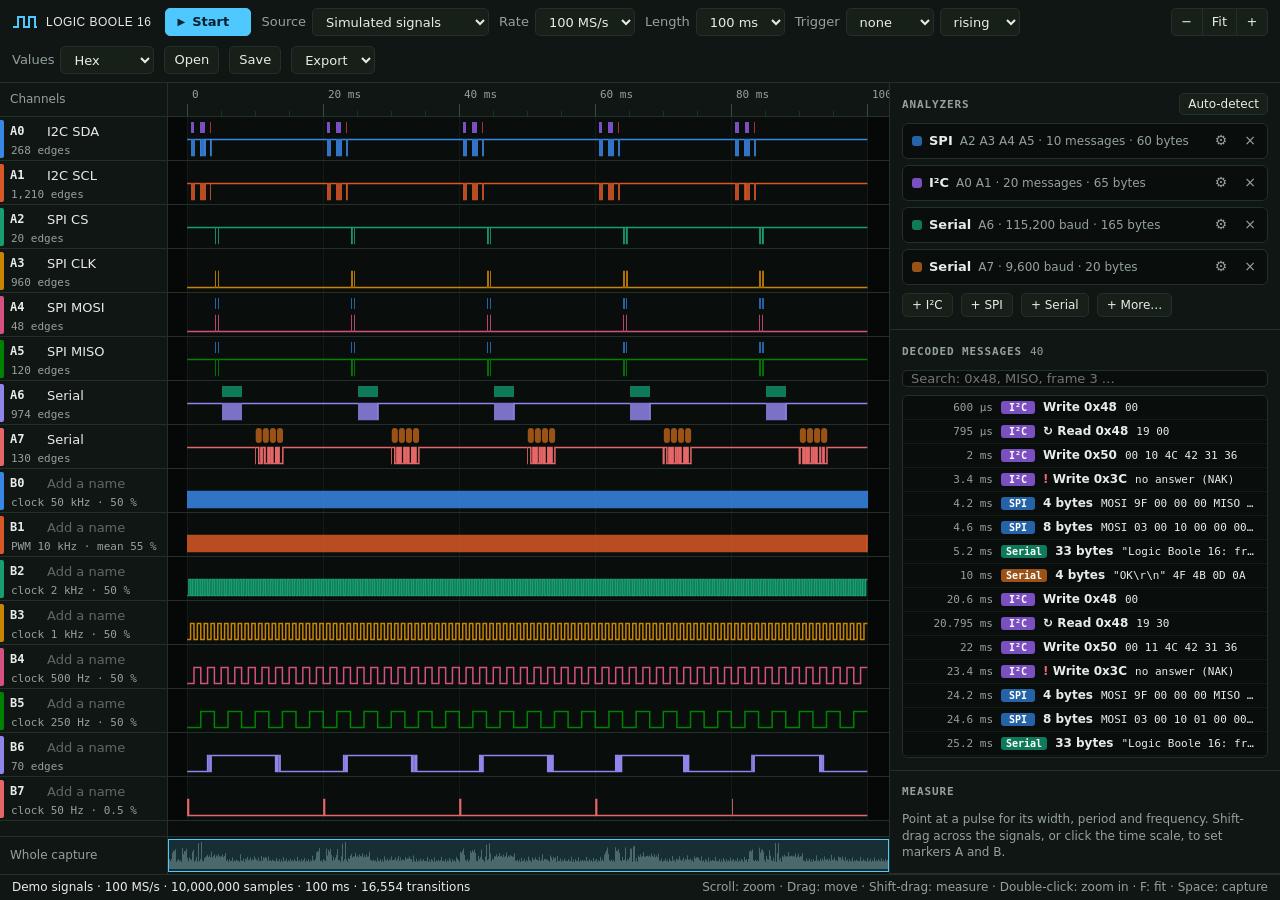
==== software/logicboole/web/index.html @ e24c9697 "Logic Boole 16, board revision C The hardware (KiCad project, schematic, fabrication files, parts li" ====
<!doctype html>
<!-- Copyright (C) 2026 Michael Walker.  SPDX-License-Identifier: GPL-3.0-or-later -->
<html lang="en">
<head>
<meta charset="utf-8">
<meta name="viewport" content="width=device-width, initial-scale=1">
<title>Logic Boole 16</title>
<link rel="icon" href="data:image/svg+xml,%3Csvg xmlns='http://www.w3.org/2000/svg' viewBox='0 0 16 16'%3E%3Crect width='16' height='16' rx='3' fill='%23090d0c'/%3E%3Cpath d='M2 11h3V5h4v6h3V5h2' fill='none' stroke='%234fc8ff' stroke-width='1.6'/%3E%3C/svg%3E">
<link rel="stylesheet" href="style.css">
</head>
<body>
<header class="bar">
  <div class="brand" title="Logic Boole 16">
    <svg viewBox="0 0 26 16" width="26" height="16" aria-hidden="true"><path d="M1 13h5V3h6v10h5V3h6v10h2" fill="none" stroke="currentColor" stroke-width="2"/></svg>
    <span>LOGIC BOOLE 16</span>
  </div>
  <button id="start" class="go" title="Capture (Space)"><span class="ico">▶</span><span id="startText">Start</span></button>
  <label class="f">Source
    <select id="source">
      <option value="demo">Simulated signals</option>
      <option value="device">Logic Boole 16 (USB)</option>
    </select>
  </label>
  <label class="f">Rate <select id="rate"></select></label>
  <label class="f">Length <select id="dur"></select></label>
  <label class="f" title="The board waits for this, and the capture's length counts from it. Pick a channel and an edge, or &quot;other…&quot; to describe the trigger as text. With simulated signals, time zero is put at the first such edge.">Trigger
    <select id="trigCh"></select>
    <select id="trigEdge"><option value="1">rising</option><option value="0">falling</option></select>
    <input id="trigText" class="text" type="text" spellcheck="false" autocomplete="off" placeholder="B7=f then B0=r" hidden
      title="B0=r   B0 rises (f: falls, e: either)&#10;A0=1 A1=0   A0 is high and A1 is low&#10;A2=f A0=1   A2 falls while A0 is high&#10;A0=1 for 10us   A0 has been high for 10 us, and still is&#10;A0=0 pulse 100ns..1us   a low pulse of that length has ended (..50ns: at most, 1us..: at least)&#10;in=r   the TRIG IN pin rises&#10;B7=f then B0=r   up to four of these in turn">
  </label>
  <span class="grow"></span>
  <div class="seg" role="group" aria-label="Zoom">
    <button id="zout" title="Zoom out (−)">−</button>
    <button id="zfit" title="Show the whole capture (F)">Fit</button>
    <button id="zin" title="Zoom in (+)">+</button>
  </div>
  <label class="f">Values
    <select id="radix">
      <option value="hex">Hex</option>
      <option value="ascii">ASCII</option>
      <option value="dec">Decimal</option>
      <option value="bin">Binary</option>
    </select>
  </label>
  <button id="open" title="Open a saved capture (.lb16) or raw 16-bit samples (.bin)">Open</button>
  <button id="save" title="Save this capture with its names and analyzers">Save</button>
  <select id="export" class="menu" title="Export as CSV">
    <option value="">Export</option>
    <option value="rows">Decoded messages (CSV)</option>
    <option value="edges">Signal changes (CSV)</option>
  </select>
  <input id="file" type="file" accept=".lb16,.bin" hidden>
</header>

<div id="progress" class="progress" hidden><div id="progressBar"></div></div>

<main>
  <section class="scope">
    <div class="rulerRow">
      <div class="corner"><span id="hidden"></span></div>
      <canvas id="ruler"></canvas>
    </div>
    <div class="rows" id="rows">
      <div class="labels" id="labels"></div>
      <div class="waveBox"><canvas id="wave"></canvas></div>
    </div>
    <div class="overviewRow">
      <div class="corner small">Whole capture</div>
      <canvas id="overview"></canvas>
    </div>
  </section>

  <aside class="side">
    <section class="card" id="deviceCard" hidden>
      <h2>Board</h2>
      <p id="devText" class="devText"></p>
      <div class="row" id="devControls">
        <label class="f" title="Probes: what pods A and B see.  Built-in test: the FPGA's own test pattern instead, to check the path from the FPGA to the screen with nothing connected.">Input
          <select id="pattern"><option value="0">Probes</option><option value="1">Built-in test</option></select>
        </label>
        <button id="prepare" hidden>Load the board</button>
      </div>
      <div class="row" id="devThresholds" title="An input reads 1 above its pod's threshold.  About half the signal's voltage is a good choice: 1.65 V for 3.3 V logic, 0.9 V for 1.8 V.">
        <label class="f">Threshold A <input id="thA" class="volts" type="number" min="0" max="3.1" step="0.05" inputmode="decimal"> V</label>
        <label class="f">B <input id="thB" class="volts" type="number" min="0" max="3.1" step="0.05" inputmode="decimal"> V</label>
      </div>
      <div class="row" id="devTrigger" hidden>
        <label class="f" title="How much from before the trigger is kept, as a part of the length. The board keeps its last 8184 changes of the inputs while it waits, so busy signals have less; and a trigger that comes soon after Start has less before it.">Before the trigger
          <select id="trigBefore"><option value="0.1">10 %</option><option value="0.5">50 %</option><option value="1">100 %</option><option value="0">nothing</option></select>
        </label>
      </div>
      <div class="row">
        <label class="f" title="A change of an input counts once the input has held its new level this long: shorter pulses are left out, before the samples are kept and before the trigger sees them. 10 ns to 1.25 us.&#10;50ns   every input&#10;A0=20ns,B=1us   one channel, and pod B">Glitch filter
          <input id="glitch" class="text" type="text" spellcheck="false" autocomplete="off" placeholder="off">
        </label>
      </div>
      <div class="row">
        <label class="f" title="A sample at each edge of one input, the circuit's own clock (up to 50 MHz), in place of one every so many nanoseconds: every sample is then one bit time of the bus.">Capture clock
          <select id="clockCh"></select>
          <select id="clockEdge" hidden><option value="r">rising</option><option value="f">falling</option><option value="e">both edges</option></select>
        </label>
        <label class="f" id="clockLen" hidden>Samples <input id="clockSamples" class="count" type="number" min="1" step="1" value="100000" inputmode="numeric"></label>
      </div>
      <p id="clockNote" class="note" hidden>The capture's length is this number of samples; Length is not used. Rate only sets the time scale: with it at the clock's frequency the times shown are right. Times in a trigger are numbers of samples.</p>
      <p id="devCheck" class="devCheck" hidden></p>
      <pre id="devLog" hidden></pre>
    </section>

    <section class="card">
      <h2>Analyzers
        <span class="hbtns">
          <button id="detect" title="Look for I²C, SPI and serial in this capture">Auto-detect</button>
        </span>
      </h2>
      <div id="analyzers"></div>
      <div class="row add">
        <button data-add="i2c">+ I²C</button>
        <button data-add="spi">+ SPI</button>
        <button data-add="uart">+ Serial</button>
        <button id="addSigrok" title="One of sigrok's protocol decoders (CAN, 1-Wire, JTAG, SWD and about a hundred more), run by sigrok-cli if it is installed">+ More…</button>
      </div>
      <p id="detectNote" class="note" hidden></p>
    </section>

    <section class="card grow">
      <h2>Decoded messages <span id="rowCount" class="count"></span></h2>
      <input id="search" type="search" placeholder="Search: 0x48, MISO, frame 3 …" autocomplete="off">
      <div id="table" class="table" tabindex="0"><div id="tableSize"><div id="tableRows"></div></div></div>
    </section>

    <section class="card">
      <h2>Measure</h2>
      <div id="measure" class="measure"></div>
    </section>
  </aside>
</main>

<footer class="status">
  <span id="capInfo"></span>
  <span class="grow"></span>
  <span class="hint">Scroll: zoom · Drag: move · Shift-drag: measure · Double-click: zoom in · F: fit · Space: capture</span>
</footer>

<div id="tip" class="tip" hidden></div>
<script type="module" src="app.js"></script>
</body>
</html>
---- software/logicboole/web/style.css ----
/* Copyright (C) 2026 Michael Walker.  SPDX-License-Identifier: GPL-3.0-or-later */

/* The colours and type are the product page's, with system fonts so that the app needs no network. */
:root {
  --ink: #090d0c;
  --panel: #101614;
  --raise: #162019;
  --line: #233029;
  --text: #e8ece8;
  --muted: #94a29b;
  --trace: #4fc8ff;
  --gold: #d8b062;
  --good: #0ca30c;
  --bad: #e66767;
  --f-body: "Hanken Grotesk", "Segoe UI", system-ui, -apple-system, sans-serif;
  --f-mono: "IBM Plex Mono", ui-monospace, "SF Mono", Menlo, Consolas, monospace;
  --f-name: "Michroma", "Eurostile", "Arial Black", sans-serif;
  --label-w: 168px;
  color-scheme: dark;
}
* { box-sizing: border-box; }
[hidden] { display: none !important; }
html, body { height: 100%; }
body {
  margin: 0; background: var(--ink); color: var(--text); font: 13px/1.4 var(--f-body);
  display: flex; flex-direction: column; overflow: hidden; -webkit-font-smoothing: antialiased;
}
button, select, input { font: inherit; color: inherit; }
button, select {
  background: var(--raise); border: 1px solid var(--line); border-radius: 5px; padding: 4px 9px; cursor: pointer;
  height: 28px;
}
button:hover, select:hover { border-color: #3a4d43; }
button:focus-visible, select:focus-visible, input:focus-visible, .table:focus-visible { outline: 2px solid var(--trace); outline-offset: 1px; }
button:disabled { opacity: .5; cursor: default; }
.grow { flex: 1 1 auto; }

/* ---- top bar ---- */
.bar {
  display: flex; align-items: center; gap: 10px; padding: 8px 12px; background: var(--panel);
  border-bottom: 1px solid var(--line); flex: none; flex-wrap: wrap;
}
.brand { display: flex; align-items: center; gap: 8px; font: 12px var(--f-name); letter-spacing: .04em; color: var(--text); white-space: nowrap; margin-right: 4px; }
.brand svg { color: var(--trace); }
.go {
  background: var(--trace); color: #04222e; border-color: var(--trace); font-weight: 700; padding: 4px 14px 4px 11px;
  display: inline-flex; align-items: center; gap: 7px; min-width: 86px;
}
.go:hover { border-color: #9fe0ff; background: #72d4ff; }
.go .ico { font-size: 10px; }
.go.busy { background: var(--raise); color: var(--text); border-color: var(--line); }
.f { display: inline-flex; align-items: center; gap: 6px; color: var(--muted); white-space: nowrap; }
.f select { color: var(--text); }
.f input.volts { width: 62px; height: 26px; padding: 0 6px; color: var(--text); background: transparent; border: 1px solid var(--line); border-radius: 5px; }
.f input.text, .f input.count { height: 26px; padding: 0 6px; color: var(--text); background: transparent; border: 1px solid var(--line); border-radius: 5px; font: 12px var(--f-mono); }
.f input.text { width: 190px; }
.f input.count { width: 96px; }
.f input::placeholder, .anCfg input::placeholder { color: var(--muted); opacity: .7; }
.seg { display: inline-flex; }
.seg button { border-radius: 0; margin-left: -1px; min-width: 32px; }
.seg button:first-child { border-radius: 5px 0 0 5px; margin-left: 0; }
.seg button:last-child { border-radius: 0 5px 5px 0; }
.menu { width: 84px; }
.progress { height: 3px; background: var(--line); flex: none; }
.progress div { height: 100%; width: 0; background: var(--trace); transition: width .12s linear; }

/* ---- the scope ---- */
main { flex: 1 1 auto; display: flex; min-height: 0; }
.scope { flex: 1 1 auto; display: flex; flex-direction: column; min-width: 0; border-right: 1px solid var(--line); }
.rulerRow, .overviewRow { display: flex; flex: none; background: var(--panel); }
.rulerRow { height: 34px; border-bottom: 1px solid var(--line); }
.overviewRow { height: 38px; border-top: 1px solid var(--line); }
.corner { width: var(--label-w); flex: none; border-right: 1px solid var(--line); display: flex; align-items: center; padding: 0 10px; color: var(--muted); font-size: 12px; }
.corner button { height: 22px; padding: 0 7px; font-size: 12px; }
.rulerRow canvas, .overviewRow canvas { flex: 1 1 0; width: 0; min-width: 0; height: 100%; display: block; }
#ruler { cursor: crosshair; }
#overview { cursor: pointer; }
.rows { flex: 1 1 auto; display: flex; overflow-y: auto; overflow-x: hidden; min-height: 0; align-items: flex-start; }
.labels { width: var(--label-w); flex: none; border-right: 1px solid var(--line); background: var(--panel); min-height: 100%; }
.waveBox { flex: 1 1 auto; min-width: 0; position: relative; }
#wave { display: block; width: 100%; cursor: grab; touch-action: none; }
#wave.drag { cursor: grabbing; }
#wave.measure { cursor: col-resize; }

.lab {
  height: 44px; border-bottom: 1px solid var(--line); display: grid; grid-template-columns: 4px 26px 1fr 18px;
  grid-template-rows: 22px 16px; column-gap: 6px; align-items: center; padding: 3px 6px 3px 0;
}
.lab.hot { background: var(--raise); }
.lab .sw { grid-row: 1 / 3; align-self: stretch; border-radius: 0 2px 2px 0; }
.lab .id { font: 600 12px var(--f-mono); color: var(--text); }
.lab .nm {
  background: transparent; border: 1px solid transparent; border-radius: 4px; padding: 1px 4px; min-width: 0; width: 100%;
  height: 21px; text-overflow: ellipsis;
}
.lab .nm:hover { border-color: var(--line); }
.lab .nm:focus { border-color: var(--trace); background: var(--ink); outline: none; }
.lab .nm::placeholder { color: #5d6a64; }
.lab .hide { visibility: hidden; height: 18px; width: 18px; padding: 0; border: 0; background: none; color: var(--muted); font-size: 14px; line-height: 1; }
.lab:hover .hide { visibility: visible; }
.lab .hide:hover { color: var(--text); }
.lab .st { grid-column: 2 / 5; font: 11px var(--f-mono); color: var(--muted); white-space: nowrap; overflow: hidden; text-overflow: ellipsis; padding-left: 1px; }

/* ---- the side panel ---- */
.side { width: 390px; flex: none; display: flex; flex-direction: column; background: var(--panel); min-height: 0; overflow-y: auto; }
.card { padding: 10px 12px 12px; border-bottom: 1px solid var(--line); flex: none; }
.card.grow { flex: 1 1 260px; display: flex; flex-direction: column; min-height: 260px; }
.card h2 {
  margin: 0 0 8px; font: 600 11px var(--f-mono); letter-spacing: .08em; text-transform: uppercase; color: var(--muted);
  display: flex; align-items: center; gap: 8px; min-height: 22px;
}
.card h2 .hbtns { margin-left: auto; text-transform: none; letter-spacing: 0; }
.card h2 button { height: 22px; padding: 0 8px; font: 12px var(--f-body); color: var(--text); }
.count { font-weight: 400; text-transform: none; letter-spacing: 0; }
.row { display: flex; gap: 8px; align-items: center; flex-wrap: wrap; }
.row.add { margin-top: 8px; }
.row.add button { height: 24px; padding: 0 9px; font-size: 12px; }
.note { margin: 8px 0 0; color: var(--muted); font-size: 12px; }
.devText { margin: 0 0 8px; }
#deviceCard .row + .row { margin-top: 8px; }
.devCheck { margin: 8px 0 0; padding: 7px 9px; border-radius: 5px; border: 1px solid var(--line); background: var(--ink); font-size: 12px; }
.devCheck.pass b { color: #37c837; }
.devCheck.fail b { color: var(--bad); }
.devCheck.note b { color: var(--trace); }
pre#devLog { margin: 8px 0 0; padding: 8px; background: var(--ink); border: 1px solid var(--line); border-radius: 5px; font: 11px/1.45 var(--f-mono); max-height: 180px; overflow: auto; white-space: pre-wrap; }

.an { border: 1px solid var(--line); border-radius: 6px; background: var(--ink); margin-bottom: 6px; }
.anHead { display: flex; align-items: center; gap: 7px; padding: 6px 6px 6px 9px; }
.anHead .dot { width: 10px; height: 10px; border-radius: 3px; flex: none; }
.anHead b { font-weight: 650; }
.anHead .sum { color: var(--muted); font-size: 12px; overflow: hidden; text-overflow: ellipsis; white-space: nowrap; flex: 1 1 auto; }
.anHead .sum.err { color: var(--bad); white-space: normal; }
.anHead button { height: 22px; width: 22px; padding: 0; border: 0; background: none; color: var(--muted); font-size: 14px; flex: none; }
.anHead button[aria-expanded="true"] { color: var(--trace); }
.anHead button:hover { color: var(--text); }
.anCfg { display: flex; flex-wrap: wrap; gap: 5px 10px; padding: 0 9px 8px; }
.anCfg label { display: inline-flex; align-items: center; gap: 5px; color: var(--muted); font-size: 12px; }
.anCfg select { height: 23px; padding: 0 4px; font-size: 12px; color: var(--text); max-width: 122px; }
.anCfg button { height: 23px; padding: 0 7px; font-size: 12px; }
.anCfg input { height: 23px; width: 96px; padding: 0 5px; font: 12px var(--f-mono); color: var(--text); background: transparent; border: 1px solid var(--line); border-radius: 5px; }
.anCfg select.wide { max-width: 250px; }
.anCfg input.wide { width: 190px; }
.anCfg .note { margin: 0; }

#search { width: 100%; height: 28px; background: var(--ink); border: 1px solid var(--line); border-radius: 5px; padding: 0 8px; margin-bottom: 8px; }
.table { flex: 1 1 auto; overflow-y: auto; border: 1px solid var(--line); border-radius: 6px; background: var(--ink); min-height: 120px; position: relative; }
#tableSize { position: relative; }
#tableRows { position: absolute; left: 0; right: 0; top: 0; }
.tr { height: 24px; display: flex; align-items: center; gap: 8px; padding: 0 8px; white-space: nowrap; cursor: pointer; font-size: 12px; border-bottom: 1px solid #141c18; }
.tr:hover { background: var(--raise); }
.tr.sel { background: #1d2b24; box-shadow: inset 2px 0 0 var(--trace); }
.tr .t { font: 11px var(--f-mono); color: var(--muted); width: 82px; flex: none; text-align: right; }
.tr .tag { font: 600 10px var(--f-mono); padding: 1px 5px; border-radius: 3px; color: #fff; flex: none; min-width: 34px; text-align: center; }
.tr .ti { flex: none; font-weight: 600; }
.tr .d { font: 11px var(--f-mono); color: var(--text); overflow: hidden; text-overflow: ellipsis; }
.tr.bad .ti::before { content: "! "; color: var(--bad); font-weight: 800; }
.empty { color: var(--muted); padding: 14px 10px; font-size: 12px; white-space: normal; }

.measure { display: grid; grid-template-columns: auto 1fr; gap: 3px 12px; font-size: 12px; }
.measure dt, .measure .k { color: var(--muted); }
.measure .v { font-family: var(--f-mono); }
.measure .wide { grid-column: 1 / 3; color: var(--muted); }

/* ---- bottom line, tooltip ---- */
.status { flex: none; display: flex; gap: 14px; padding: 4px 12px; background: var(--panel); border-top: 1px solid var(--line); color: var(--muted); font-size: 12px; white-space: nowrap; overflow: hidden; }
.status #capInfo { color: var(--text); overflow: hidden; text-overflow: ellipsis; }
.status .hint { overflow: hidden; text-overflow: ellipsis; }
.tip {
  position: fixed; z-index: 10; pointer-events: none; background: #1b2620; border: 1px solid #34463c; border-radius: 6px;
  padding: 6px 9px; font-size: 12px; box-shadow: 0 6px 18px rgba(0, 0, 0, .5); white-space: nowrap;
}
.tip b { font-weight: 650; }
.tip .m { font-family: var(--f-mono); }
.tip .k { color: var(--muted); }

@media (max-width: 1100px) { .side { width: 320px; } :root { --label-w: 140px; } .hint { display: none; } }
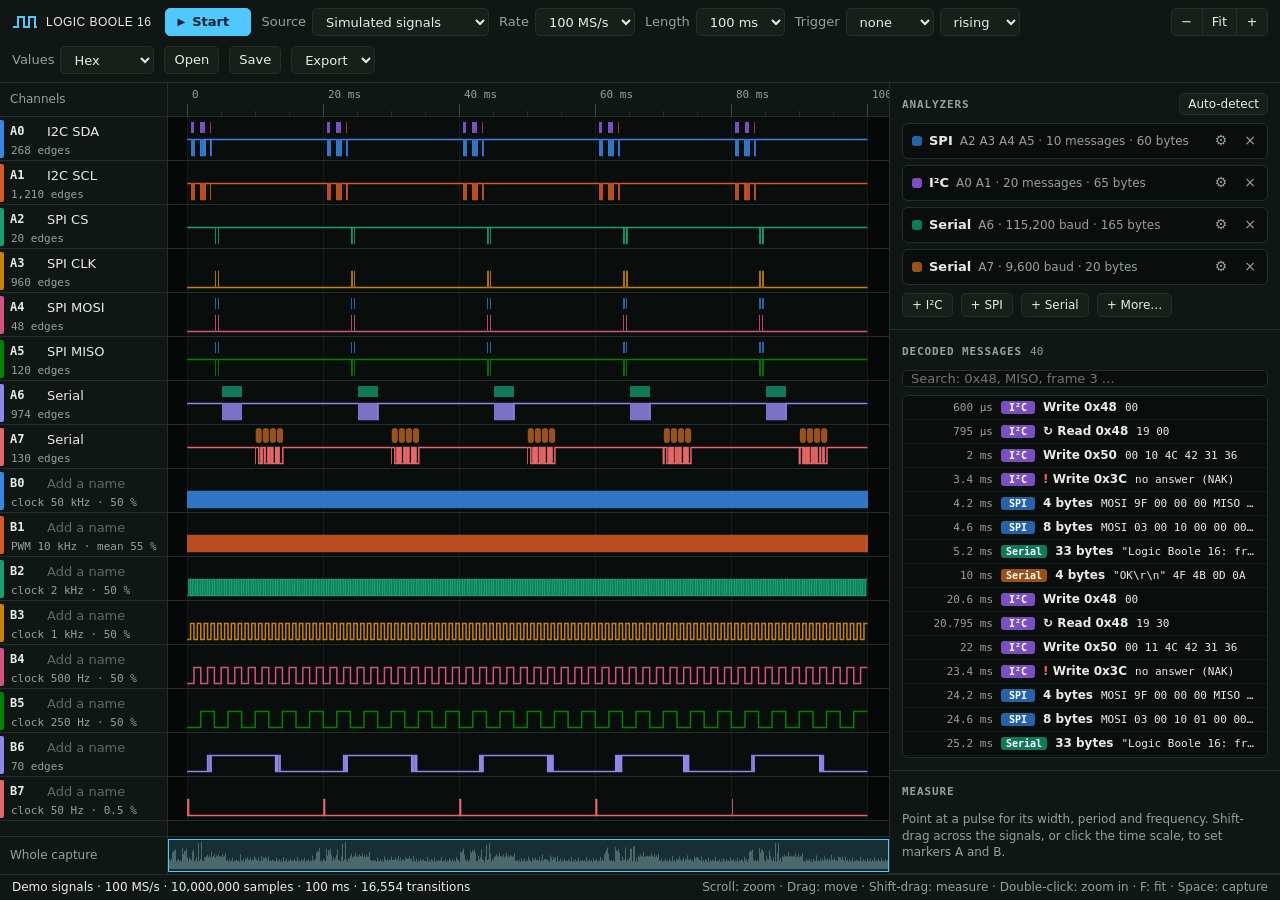
==== commit 7238aff9: "Pi bus capture (FPGA design 5), datasheet revision B, new front page - FPGA design 5: the Pi's I2C, " ====
--- a/software/logicboole/web/index.html
+++ b/software/logicboole/web/index.html
@@ -96,6 +96,11 @@
         </label>
       </div>
       <div class="row">
+        <label class="f" title="Lines of the Raspberry Pi the board sits on, in place of probes, with no leads. Each line's solder jumper on the board has to be closed: an open one reads low. 3.3 V logic, no threshold.&#10;i2c   SDA on A0, SCL on A1&#10;uart   TXD on A2, RXD on A3&#10;spi   MOSI A4, MISO A5, SCLK A6, CE0 A7, CE1 B0&#10;all, or single lines: scl,gpio14">Pi lines
+          <input id="pi" class="text" type="text" spellcheck="false" autocomplete="off" placeholder="off">
+        </label>
+      </div>
+      <div class="row">
         <label class="f" title="A sample at each edge of one input, the circuit's own clock (up to 50 MHz), in place of one every so many nanoseconds: every sample is then one bit time of the bus.">Capture clock
           <select id="clockCh"></select>
           <select id="clockEdge" hidden><option value="r">rising</option><option value="f">falling</option><option value="e">both edges</option></select>
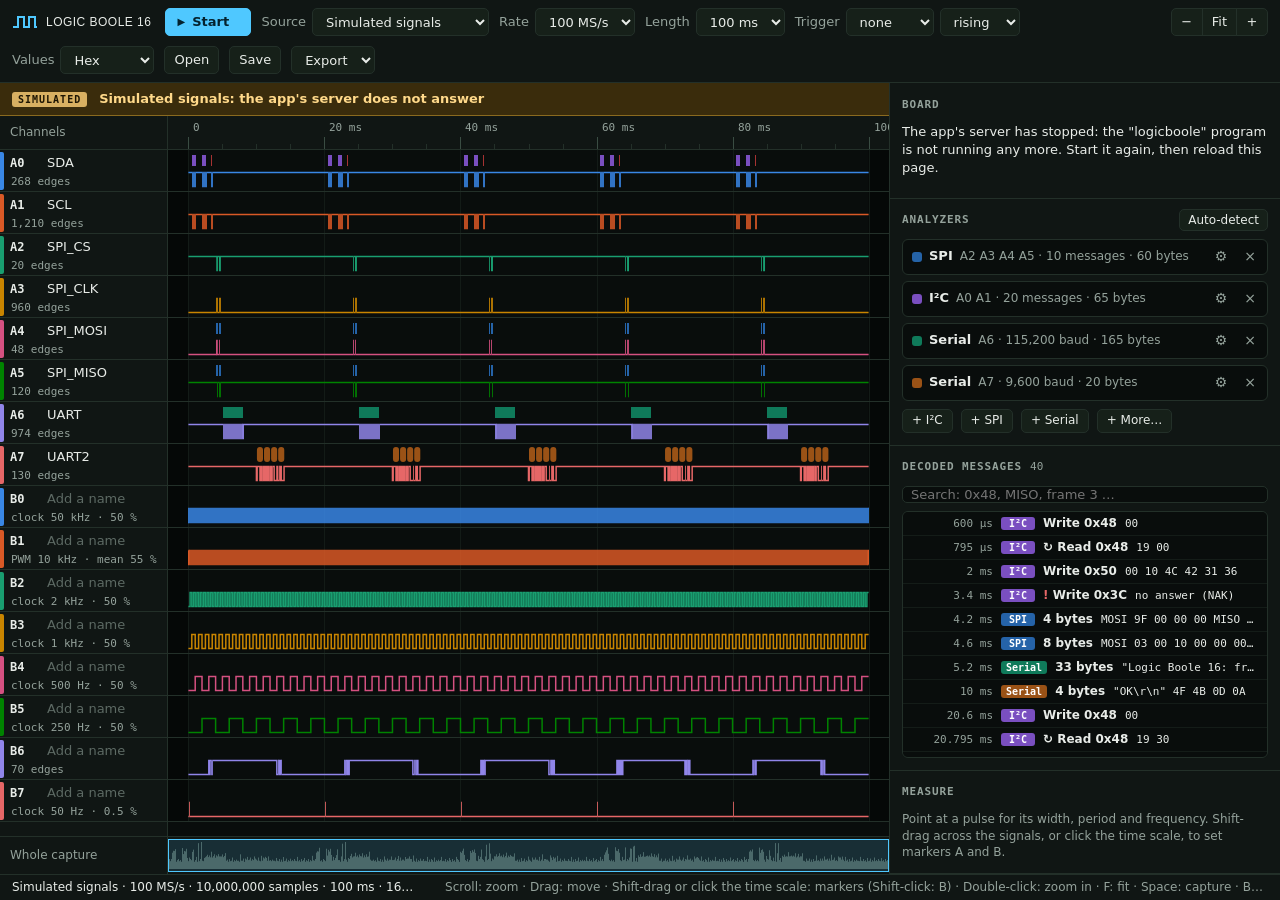
==== commit 2b5673ac: "Software 1.2.0; the board's documents move to boards/v1.0.0 Software 1.2.0. New commands: find (trig" ====
--- a/software/logicboole/web/index.html
+++ b/software/logicboole/web/index.html
@@ -15,6 +15,7 @@
     <span>LOGIC BOOLE 16</span>
   </div>
   <button id="start" class="go" title="Capture (Space)"><span class="ico">▶</span><span id="startText">Start</span></button>
+  <button id="back" title="Show the capture before this one again (Backspace)" hidden>Previous capture</button>
   <label class="f">Source
     <select id="source">
       <option value="demo">Simulated signals</option>
@@ -57,13 +58,17 @@
 
 <main>
   <section class="scope">
+    <div id="banner" class="banner" role="status" hidden><span id="bannerText"></span><button id="bannerBtn" hidden></button></div>
     <div class="rulerRow">
       <div class="corner"><span id="hidden"></span></div>
       <canvas id="ruler"></canvas>
     </div>
-    <div class="rows" id="rows">
-      <div class="labels" id="labels"></div>
-      <div class="waveBox"><canvas id="wave"></canvas></div>
+    <div class="rowsBox">
+      <div class="rows" id="rows">
+        <div class="labels" id="labels"></div>
+        <div class="waveBox"><canvas id="wave"></canvas></div>
+      </div>
+      <div id="emptyNote" class="emptyNote" hidden><b id="emptyMain"></b><span id="emptySub"></span></div>
     </div>
     <div class="overviewRow">
       <div class="corner small">Whole capture</div>
@@ -72,9 +77,10 @@
   </section>
 
   <aside class="side">
-    <section class="card" id="deviceCard" hidden>
+    <section class="card" id="deviceCard">
       <h2>Board</h2>
       <p id="devText" class="devText"></p>
+      <div id="devMore">
       <div class="row" id="devControls">
         <label class="f" title="Probes: what pods A and B see.  Built-in test: the FPGA's own test pattern instead, to check the path from the FPGA to the screen with nothing connected.">Input
           <select id="pattern"><option value="0">Probes</option><option value="1">Built-in test</option></select>
@@ -82,8 +88,8 @@
         <button id="prepare" hidden>Load the board</button>
       </div>
       <div class="row" id="devThresholds" title="An input reads 1 above its pod's threshold.  About half the signal's voltage is a good choice: 1.65 V for 3.3 V logic, 0.9 V for 1.8 V.">
-        <label class="f">Threshold A <input id="thA" class="volts" type="number" min="0" max="3.1" step="0.05" inputmode="decimal"> V</label>
-        <label class="f">B <input id="thB" class="volts" type="number" min="0" max="3.1" step="0.05" inputmode="decimal"> V</label>
+        <label class="f">Threshold A <input id="thA" class="volts" type="number" step="0.05" inputmode="decimal"> V</label>
+        <label class="f">B <input id="thB" class="volts" type="number" step="0.05" inputmode="decimal"> V</label>
       </div>
       <div class="row" id="devTrigger" hidden>
         <label class="f" title="How much from before the trigger is kept, as a part of the length. The board keeps its last 8184 changes of the inputs while it waits, so busy signals have less; and a trigger that comes soon after Start has less before it.">Before the trigger
@@ -108,6 +114,7 @@
         <label class="f" id="clockLen" hidden>Samples <input id="clockSamples" class="count" type="number" min="1" step="1" value="100000" inputmode="numeric"></label>
       </div>
       <p id="clockNote" class="note" hidden>The capture's length is this number of samples; Length is not used. Rate only sets the time scale: with it at the clock's frequency the times shown are right. Times in a trigger are numbers of samples.</p>
+      </div>
       <p id="devCheck" class="devCheck" hidden></p>
       <pre id="devLog" hidden></pre>
     </section>
@@ -144,10 +151,12 @@
 <footer class="status">
   <span id="capInfo"></span>
   <span class="grow"></span>
-  <span class="hint">Scroll: zoom · Drag: move · Shift-drag: measure · Double-click: zoom in · F: fit · Space: capture</span>
+  <span class="hint">Scroll: zoom · Drag: move · Shift-drag or click the time scale: markers (Shift-click: B) · Double-click: zoom in · F: fit · Space: capture · Backspace: the capture before</span>
 </footer>
 
 <div id="tip" class="tip" hidden></div>
+<div id="toast" class="toast" role="status" hidden></div>
+<datalist id="bauds"></datalist>
 <script type="module" src="app.js"></script>
 </body>
 </html>
--- a/software/logicboole/web/style.css
+++ b/software/logicboole/web/style.css
@@ -75,6 +75,7 @@
 .rulerRow canvas, .overviewRow canvas { flex: 1 1 0; width: 0; min-width: 0; height: 100%; display: block; }
 #ruler { cursor: crosshair; }
 #overview { cursor: pointer; }
+.rowsBox { flex: 1 1 auto; display: flex; min-height: 0; position: relative; }
 .rows { flex: 1 1 auto; display: flex; overflow-y: auto; overflow-x: hidden; min-height: 0; align-items: flex-start; }
 .labels { width: var(--label-w); flex: none; border-right: 1px solid var(--line); background: var(--panel); min-height: 100%; }
 .waveBox { flex: 1 1 auto; min-width: 0; position: relative; }
@@ -82,11 +83,34 @@
 #wave.drag { cursor: grabbing; }
 #wave.measure { cursor: col-resize; }
 
+/* The strip over the waveforms: simulated signals are never taken for the board's */
+.banner {
+  flex: none; display: flex; align-items: center; gap: 12px; padding: 7px 12px; font-weight: 650; font-size: 13px;
+  border-bottom: 1px solid var(--line);
+}
+.banner.sim { background: #3a2c0c; color: #ffd98a; border-bottom-color: #8a6a1f; }
+.banner.sim::before { content: "SIMULATED"; font: 700 10px var(--f-mono); letter-spacing: .1em; padding: 2px 6px; border-radius: 3px; background: var(--gold); color: #1d1503; }
+.banner.warn { background: #2e1616; color: #f3b0b0; border-bottom-color: #6b2a2a; font-weight: 500; font-size: 12px; }
+.banner button { height: 24px; padding: 0 10px; font-size: 12px; margin-left: auto; color: var(--text); }
+/* An empty scope: what to do, over the rows */
+.emptyNote {
+  position: absolute; top: 0; bottom: 0; left: var(--label-w); right: 0; pointer-events: none;
+  display: flex; flex-direction: column; align-items: center; justify-content: center; gap: 6px; text-align: center; padding: 0 24px;
+}
+.emptyNote b { font-size: 20px; font-weight: 650; color: var(--text); }
+.emptyNote span { color: var(--muted); font-size: 13px; max-width: 520px; }
+
 .lab {
   height: 44px; border-bottom: 1px solid var(--line); display: grid; grid-template-columns: 4px 26px 1fr 18px;
   grid-template-rows: 22px 16px; column-gap: 6px; align-items: center; padding: 3px 6px 3px 0;
 }
+.lab { align-content: center; }
 .lab.hot { background: var(--raise); }
+.lab.compact { grid-template-rows: 19px 13px; padding: 1px 6px 1px 0; }
+.lab.compact .nm { height: 19px; }
+.lab.compact .st { font-size: 10px; }
+.lab.off .id, .lab.off .nm, .lab.off .st { opacity: .5; }
+.lab.off .sw { opacity: .3; }
 .lab .sw { grid-row: 1 / 3; align-self: stretch; border-radius: 0 2px 2px 0; }
 .lab .id { font: 600 12px var(--f-mono); color: var(--text); }
 .lab .nm {
@@ -95,6 +119,7 @@
 }
 .lab .nm:hover { border-color: var(--line); }
 .lab .nm:focus { border-color: var(--trace); background: var(--ink); outline: none; }
+.lab .nm.bad, .lab .nm.bad:focus, .f input.volts.bad { border-color: var(--bad); }
 .lab .nm::placeholder { color: #5d6a64; }
 .lab .hide { visibility: hidden; height: 18px; width: 18px; padding: 0; border: 0; background: none; color: var(--muted); font-size: 14px; line-height: 1; }
 .lab:hover .hide { visibility: visible; }
@@ -117,7 +142,7 @@
 .row.add button { height: 24px; padding: 0 9px; font-size: 12px; }
 .note { margin: 8px 0 0; color: var(--muted); font-size: 12px; }
 .devText { margin: 0 0 8px; }
-#deviceCard .row + .row { margin-top: 8px; }
+#devMore .row + .row { margin-top: 8px; }
 .devCheck { margin: 8px 0 0; padding: 7px 9px; border-radius: 5px; border: 1px solid var(--line); background: var(--ink); font-size: 12px; }
 .devCheck.pass b { color: #37c837; }
 .devCheck.fail b { color: var(--bad); }
@@ -133,6 +158,7 @@
 .anHead button { height: 22px; width: 22px; padding: 0; border: 0; background: none; color: var(--muted); font-size: 14px; flex: none; }
 .anHead button[aria-expanded="true"] { color: var(--trace); }
 .anHead button:hover { color: var(--text); }
+.anHead button.word { width: auto; padding: 0 7px; font-size: 12px; border: 1px solid var(--line); background: var(--raise); color: var(--text); }
 .anCfg { display: flex; flex-wrap: wrap; gap: 5px 10px; padding: 0 9px 8px; }
 .anCfg label { display: inline-flex; align-items: center; gap: 5px; color: var(--muted); font-size: 12px; }
 .anCfg select { height: 23px; padding: 0 4px; font-size: 12px; color: var(--text); max-width: 122px; }
@@ -140,6 +166,7 @@
 .anCfg input { height: 23px; width: 96px; padding: 0 5px; font: 12px var(--f-mono); color: var(--text); background: transparent; border: 1px solid var(--line); border-radius: 5px; }
 .anCfg select.wide { max-width: 250px; }
 .anCfg input.wide { width: 190px; }
+.anCfg input.baud { width: 90px; }
 .anCfg .note { margin: 0; }
 
 #search { width: 100%; height: 28px; background: var(--ink); border: 1px solid var(--line); border-radius: 5px; padding: 0 8px; margin-bottom: 8px; }
@@ -172,5 +199,9 @@
 .tip b { font-weight: 650; }
 .tip .m { font-family: var(--f-mono); }
 .tip .k { color: var(--muted); }
+.toast {
+  position: fixed; z-index: 11; left: 50%; bottom: 34px; transform: translateX(-50%); max-width: min(640px, calc(100vw - 32px));
+  background: #1b2620; border: 1px solid #34463c; border-radius: 6px; padding: 8px 12px; font-size: 13px; box-shadow: 0 6px 18px rgba(0, 0, 0, .5);
+}
 
 @media (max-width: 1100px) { .side { width: 320px; } :root { --label-w: 140px; } .hint { display: none; } }
